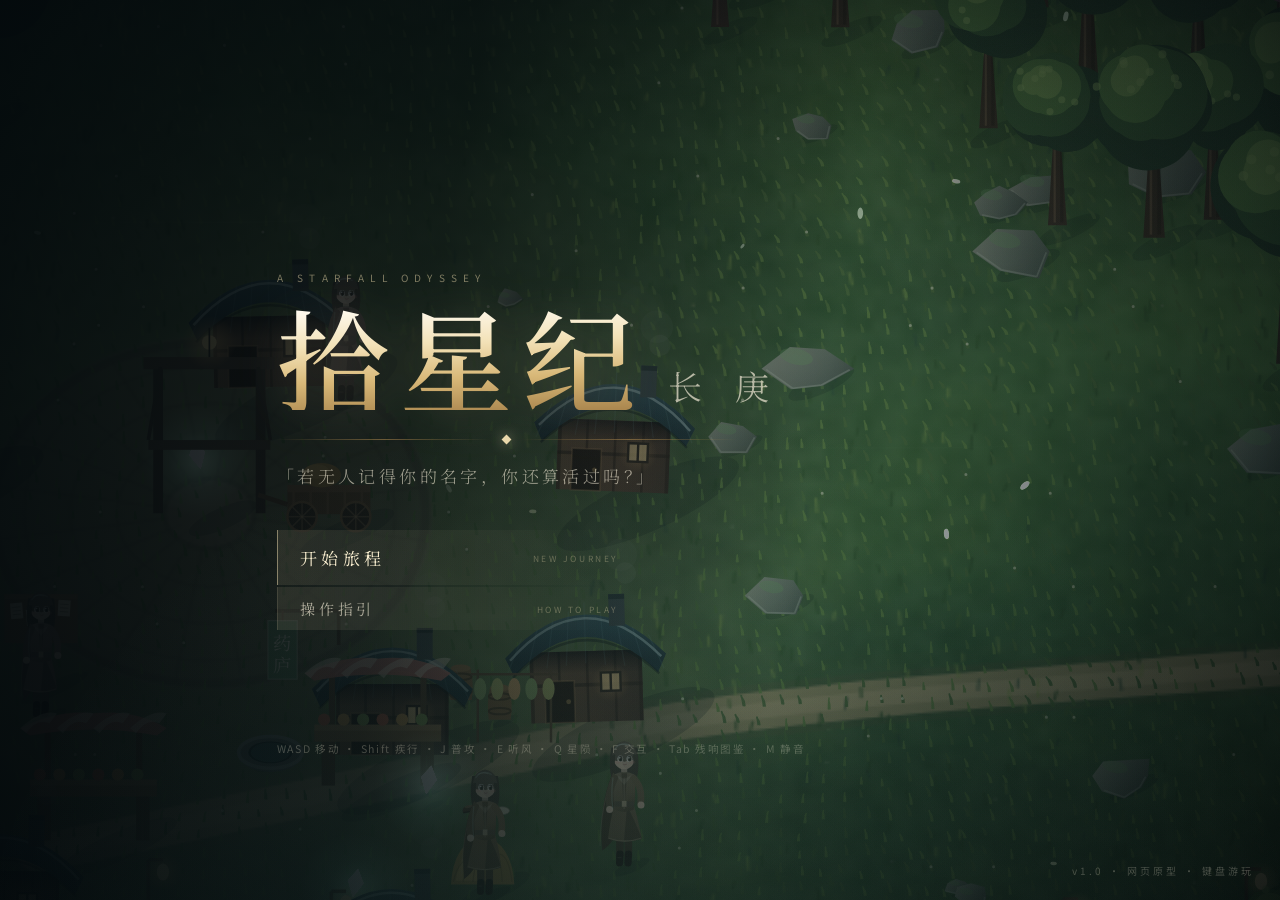
==== index.html @ bfef9ae5 "《拾星纪 · 长庚》首个可玩版本 - 纯 Canvas 2D 开放世界：7200x4800 大陆、程序化地形/植被/道具 - 三章主线 + 12 枚碎片化叙事「残响」，三种结局 - 战斗：三连击、听风" ====
﻿<!doctype html>
<html lang="zh-CN">
<head>
<meta charset="utf-8">
<meta name="viewport" content="width=device-width,initial-scale=1,maximum-scale=1,user-scalable=no,viewport-fit=cover">
<meta name="theme-color" content="#0a1418">
<meta name="mobile-web-app-capable" content="yes">
<meta name="apple-mobile-web-app-capable" content="yes">
<meta name="apple-mobile-web-app-status-bar-style" content="black-translucent">
<meta name="apple-mobile-web-app-title" content="拾星纪">
<link rel="manifest" href="manifest.webmanifest">
<link rel="apple-touch-icon" href="icons/icon-192.png">
<title>拾星纪 · 长庚</title>
<meta name="description" content="一座悬于云海之上的大陆，一道断裂的星环，一场没有声音的退潮。">
<link rel="preconnect" href="https://fonts.googleapis.com">
<link rel="preconnect" href="https://fonts.gstatic.com" crossorigin>
<link href="https://fonts.googleapis.com/css2?family=Noto+Serif+SC:wght@300;400;600;700;900&family=Noto+Sans+SC:wght@300;400;500&display=swap" rel="stylesheet">
<link rel="stylesheet" href="css/style.css">
</head>
<body>
<script>
window.addEventListener('error', function (e) {
  var d = document.createElement('div');
  d.style.cssText = 'position:fixed;z-index:99999;left:0;top:0;right:0;background:#3a0d12;color:#ffc8cc;font:12px/1.5 monospace;padding:10px;white-space:pre-wrap';
  d.textContent = 'JS ERROR: ' + e.message + '\n' + (e.filename || '') + ':' + e.lineno + ':' + e.colno + '\n' + ((e.error && e.error.stack) || '');
  document.body.appendChild(d);
});
</script>
<div id="app">
  <canvas id="game"></canvas>

  <!-- 色彩分级 / 暗角 / 颗粒 -->
  <div id="grade"></div>
  <div id="grain"></div>
  <div id="bars"><i class="bar top"></i><i class="bar bot"></i></div>

  <!-- ============ HUD ============ -->
  <div id="hud" class="hidden">
    <div id="questBox">
      <div class="q-head">
        <span class="q-diamond"></span>
        <span class="q-chapter" id="qChapter">序章</span>
      </div>
      <div class="q-title" id="qTitle">陨星落在无名之地</div>
      <ul class="q-objs" id="qObjs"></ul>
      <div class="q-dist" id="qDist"></div>
    </div>

    <div id="mapBox">
      <div class="map-ring"></div>
      <canvas id="minimap" width="188" height="188"></canvas>
      <div class="map-region" id="regionName">拾星原</div>
      <div class="map-weather" id="regionSub">晴 · 风起</div>
    </div>

    <div id="vitals">
      <div class="portrait-frame"><canvas id="hudPortrait" width="128" height="128"></canvas></div>
      <div class="vit-right">
        <div class="vit-name">衔星 <span class="vit-lv">Lv.1</span></div>
        <div class="hpbar"><i id="hpFill"></i><span id="hpText">100 / 100</span></div>
        <div class="stbar"><i id="stFill"></i></div>
        <div class="enbar"><i id="enFill"></i></div>
      </div>
    </div>

    <div id="skills">
      <div class="skill" data-k="E"><div class="sk-ico sk-e">风</div><div class="sk-cd" id="cdE"></div><div class="sk-key">E</div><div class="sk-name">听风</div></div>
      <div class="skill" data-k="Q"><div class="sk-ico sk-q">星</div><div class="sk-cd" id="cdQ"></div><div class="sk-key">Q</div><div class="sk-name">星陨</div></div>
      <div class="skill small" data-k="J"><div class="sk-ico sk-j">刃</div><div class="sk-key">J</div></div>
      <div class="skill small" data-k="SP"><div class="sk-ico sk-sp">疾</div><div class="sk-key">⇧</div></div>
    </div>

    <div id="fragTag" class="hidden"><span id="fragCount">0</span><em>残响</em><b>/ 12</b></div>

    <div id="interact" class="hidden"><span class="ikey">F</span><span class="itext" id="interactText"></span></div>
    <div id="hint" class="hidden"></div>
    <div id="toasts"></div>
    <div id="dmgLayer"></div>
  </div>

  <!-- ============ 对话框 ============ -->
  <div id="dlg" class="hidden">
    <div class="dlg-inner">
      <div class="dlg-portrait"><canvas id="portrait" width="512" height="600"></canvas><i class="pf-glow"></i></div>
      <div class="dlg-body">
        <div class="dlg-name"><span id="dlgName">青芜</span><i></i></div>
        <div class="dlg-text" id="dlgText"></div>
        <div class="dlg-choices hidden" id="dlgChoices"></div>
        <div class="dlg-next" id="dlgNext">▼</div>
      </div>
    </div>
  </div>

  <!-- ============ 章节卡 ============ -->
  <div id="banner" class="hidden">
    <div class="bn-line"></div>
    <div class="bn-ch" id="bnCh">第一章</div>
    <div class="bn-title" id="bnTitle">风的碑文</div>
    <div class="bn-line"></div>
  </div>

  <!-- ============ 标题 ============ -->
  <div id="title" class="screen">
    <div class="t-vig"></div>
    <div class="t-wrap">
      <div class="t-side">A STARFALL ODYSSEY</div>
      <h1 class="t-logo">
        <span class="t1">拾星纪</span>
        <span class="t-sub">长 庚</span>
      </h1>
      <div class="t-orn"><i></i><b></b><i></i></div>
      <p class="t-tag">「若无人记得你的名字，你还算活过吗？」</p>
      <div class="t-menu">
        <button class="tbtn" id="btnStart"><span>开始旅程</span><em>NEW JOURNEY</em></button>
        <button class="tbtn ghost" id="btnContinue"><span>继续前行</span><em>CONTINUE</em></button>
        <button class="tbtn ghost" id="btnHelp"><span>操作指引</span><em>HOW TO PLAY</em></button>
      </div>
      <div class="t-foot" id="tFoot">WASD 移动 · Shift 疾行 · J 普攻 · E 听风 · Q 星陨 · F 交互 · Tab 残响图鉴 · M 静音</div>
    </div>
    <div class="t-ver">v1.0 · 网页原型 · 键盘游玩</div>
  </div>

  <!-- ============ 图鉴 ============ -->
  <div id="journal" class="hidden">
    <div class="j-wrap">
      <div class="j-left">
        <div class="j-title">残 响 录</div>
        <div class="j-sub">ECHOES OF THE NAMELESS</div>
        <ul class="j-list" id="jList"></ul>
        <div class="j-close">Tab / Esc 关闭</div>
      </div>
      <div class="j-right">
        <div class="j-detail" id="jDetail">
          <div class="j-empty">触碰散落在长庚大地上的「星骸」，<br>可听见被遗忘者留下的最后一句话。</div>
        </div>
      </div>
    </div>
  </div>

  <!-- ============ 帮助 ============ -->
  <div id="help" class="screen hidden">
    <div class="h-wrap">
      <h2>行 前 须 知</h2>
      <div class="h-grid">
        <div><b>W A S D</b><span>移动</span></div>
        <div><b>Shift</b><span>疾行（消耗体力）</span></div>
        <div><b>J / 左键</b><span>三段普攻</span></div>
        <div><b>E</b><span>听风 · 风元素冲击</span></div>
        <div><b>Q</b><span>星陨 · 元素爆发（需能量）</span></div>
        <div><b>F / 空格</b><span>交互 · 拾取 · 对话</span></div>
        <div><b>Tab</b><span>残响图鉴</span></div>
        <div><b>M</b><span>静音</span></div>
      </div>
      <p class="h-tip">长庚没有小地图之外的路标。若迷路，抬头看星光——任务所指之处，会有一道落下的星芒。</p>`r`n      <p class="h-tip touch-only">触屏：左半屏按住拖动移动 · 右下「攻 / 风 / 星 / 疾」· 靠近物体时出现「触」· 轻触画面推进对话</p>
      <button class="tbtn" id="btnHelpClose"><span>知道了</span></button>
    </div>
  </div>

  <!-- ============ 结局 ============ -->
  <div id="ending" class="hidden">
    <div class="e-wrap">
      <div class="e-ch" id="eCh">终 章</div>
      <h2 class="e-title" id="eTitle"></h2>
      <div class="e-orn"><i></i><b></b><i></i></div>
      <div class="e-body" id="eBody"></div>
      <div class="e-foot" id="eFoot"></div>
      <button class="tbtn" id="btnRestart"><span>重新开始</span></button>
    </div>
  </div>

  <!-- ============ 触屏控件 ============ -->
  <div id="touch" class="hidden">
    <div id="stickZone"></div>
    <div id="stick" class="hidden"><i id="knob"></i></div>
    <div class="tbLayer">
      <button class="tb tb-attack" id="tbAttack" aria-label="攻击">攻</button>
      <button class="tb tb-skill" id="tbSkill" aria-label="听风">风</button>
      <button class="tb tb-burst" id="tbBurst" aria-label="星陨">星</button>
      <button class="tb tb-dash" id="tbDash" aria-label="疾行">疾</button>
      <button class="tb tb-interact hidden" id="tbInteract" aria-label="交互">触</button>
    </div>
    <div id="rotateHint">横屏体验更佳</div>
  </div>

  <div id="fade" class="fade"></div>
  <div id="boot">正在编织星图……</div>
</div>

<script src="js/core.js"></script>
<script src="js/data.js"></script>
<script src="js/world.js"></script>
<script src="js/render.js"></script>
<script src="js/entities.js"></script>
<script src="js/hud.js"></script>
<script src="js/game.js"></script>
<script>
if ('serviceWorker' in navigator && location.protocol === 'https:') {
  window.addEventListener('load', function () {
    navigator.serviceWorker.register('sw.js').catch(function () {});
  });
}
</script></body>
</html>
---- css/style.css ----
﻿/* =========================================================
   拾星纪 · 长庚  —  UI
   配色：夜青 / 鎏金 / 星辉白 / 风绿
   ========================================================= */
:root{
  --gold:#e9d7ab;
  --gold-2:#f7ecce;
  --gold-d:#b08a4e;
  --gold-dd:#7a5c2e;
  --ink:#080e12;
  --ink-2:#0e1a1f;
  --teal:#7fd8c9;
  --teal-d:#2b6a66;
  --wine:#c2667a;
  --paper:#efe6d2;
  --serif:"Noto Serif SC","Source Han Serif SC","Songti SC","STSong","SimSun",serif;
  --sans:"Noto Sans SC","PingFang SC","Microsoft YaHei","Hiragino Sans GB",sans-serif;
}
*{box-sizing:border-box;-webkit-tap-highlight-color:transparent}
html,body{margin:0;height:100%;background:#05080a;overflow:hidden;color:var(--paper);
  font-family:var(--sans);user-select:none;-webkit-user-select:none}
#app{position:fixed;inset:0;overflow:hidden}
canvas#game{position:absolute;inset:0;width:100%;height:100%;display:block}

/* ---------- 后期覆盖层 ---------- */
#grade{position:absolute;inset:0;pointer-events:none;z-index:3;
  background:
    radial-gradient(ellipse 78% 70% at 50% 46%, rgba(0,0,0,0) 42%, rgba(3,8,10,.55) 100%),
    linear-gradient(180deg, rgba(20,45,55,.16) 0%, rgba(0,0,0,0) 32%, rgba(0,0,0,0) 68%, rgba(6,12,14,.30) 100%);
  mix-blend-mode:multiply;opacity:.95}
#grain{position:absolute;inset:-50%;pointer-events:none;z-index:4;opacity:.05;
  background-image:url("data:image/svg+xml;utf8,<svg xmlns='http://www.w3.org/2000/svg' width='160' height='160'><filter id='n'><feTurbulence type='fractalNoise' baseFrequency='0.9' numOctaves='3' stitchTiles='stitch'/><feColorMatrix type='saturate' values='0'/></filter><rect width='160' height='160' filter='url(%23n)' opacity='0.6'/></svg>");
  animation:grainShift 1.2s steps(3) infinite}
@keyframes grainShift{
  0%{transform:translate(0,0)}33%{transform:translate(-2%,1%)}66%{transform:translate(1%,-2%)}100%{transform:translate(0,0)}}

#bars{position:absolute;inset:0;pointer-events:none;z-index:20}
#bars .bar{position:absolute;left:0;right:0;height:0;background:#04070a;
  transition:height .9s cubic-bezier(.22,.9,.2,1)}
#bars .bar.top{top:0}
#bars .bar.bot{bottom:0}
body.cine #bars .bar{height:7.4vh}

#fade{position:absolute;inset:0;background:#03060a;z-index:60;pointer-events:none;
  opacity:0;transition:opacity .85s ease}
#fade.on{opacity:1}
#fade.white{background:#eef6f4}

/* ---------- 标题页 ---------- */
.screen{position:absolute;inset:0;z-index:30;display:flex;align-items:center;justify-content:center}
#title{background:
   linear-gradient(100deg, rgba(3,9,12,.94) 0%, rgba(3,9,12,.80) 34%, rgba(3,9,12,.30) 62%, rgba(3,9,12,.62) 100%),
   radial-gradient(ellipse 80% 70% at 70% 50%, rgba(120,180,170,.08), transparent 70%);
  transition:opacity 1s ease, visibility 1s}
#title.gone{opacity:0;visibility:hidden}
.t-vig{position:absolute;inset:0;pointer-events:none;
  background:radial-gradient(circle at 50% 120%, rgba(127,216,201,.10), transparent 55%)}
.t-wrap{position:relative;padding:0 6vw;width:min(880px,92vw);text-align:left}
.t-side{font-family:var(--sans);font-size:10px;letter-spacing:.62em;color:rgba(233,215,171,.5);
  text-transform:uppercase;margin-bottom:18px}
.t-logo{margin:0;font-family:var(--serif);font-weight:600;line-height:.96;
  display:flex;align-items:flex-end;gap:22px;flex-wrap:wrap}
.t-logo .t1{font-size:clamp(52px,9.4vw,112px);letter-spacing:.10em;
  background:linear-gradient(178deg,#fffaf0 6%,#f3e2b8 38%,#d8b878 68%,#a9854d 100%);
  -webkit-background-clip:text;background-clip:text;color:transparent;
  filter:drop-shadow(0 3px 24px rgba(240,215,160,.20))}
.t-logo .t-sub{font-size:clamp(20px,3vw,34px);letter-spacing:.34em;color:rgba(239,230,210,.72);
  padding-bottom:.22em;font-weight:300}
.t-orn{display:flex;align-items:center;gap:12px;margin:26px 0 20px;width:min(460px,80%)}
.t-orn i{flex:1;height:1px;background:linear-gradient(90deg,transparent,var(--gold-d),transparent);opacity:.55}
.t-orn b{width:7px;height:7px;background:var(--gold);transform:rotate(45deg);
  box-shadow:0 0 14px rgba(233,215,171,.75)}
.t-tag{margin:0 0 42px;font-family:var(--serif);font-weight:300;font-size:clamp(13px,1.5vw,17px);
  letter-spacing:.20em;color:rgba(239,230,210,.62)}
.t-menu{display:flex;flex-direction:column;gap:2px;width:min(360px,72vw)}
.tbtn{position:relative;display:flex;align-items:center;justify-content:space-between;gap:16px;
  background:linear-gradient(90deg,rgba(233,215,171,.10),rgba(233,215,171,0) 92%);
  border:0;border-left:1px solid rgba(233,215,171,.55);color:var(--gold-2);
  font-family:var(--serif);font-size:17px;letter-spacing:.26em;padding:15px 18px 15px 22px;
  cursor:pointer;transition:all .35s cubic-bezier(.2,.8,.2,1);overflow:hidden}
.tbtn em{font-family:var(--sans);font-style:normal;font-size:8.5px;letter-spacing:.30em;
  color:rgba(233,215,171,.34);transition:color .35s}
.tbtn:before{content:"";position:absolute;inset:0;background:linear-gradient(90deg,rgba(127,216,201,.16),transparent 70%);
  opacity:0;transition:opacity .35s}
.tbtn:hover{color:#fff;border-left-color:var(--teal);padding-left:30px}
.tbtn:hover:before{opacity:1}
.tbtn:hover em{color:rgba(127,216,201,.75)}
.tbtn.ghost{color:rgba(239,230,210,.66);font-size:15px;padding-top:11px;padding-bottom:11px;
  border-left-color:rgba(233,215,171,.22)}
.tbtn.ghost:hover{color:#fff}
.tbtn.hide{display:none}
.t-foot{position:absolute;left:6vw;bottom:-14vh;font-size:10.5px;letter-spacing:.16em;
  color:rgba(239,230,210,.26);font-family:var(--sans);white-space:nowrap}
.t-ver{position:absolute;right:26px;bottom:22px;font-size:10px;letter-spacing:.3em;
  color:rgba(239,230,210,.25)}

/* ---------- 通用面板 ---------- */
.hidden{display:none !important}
#hud{position:absolute;inset:0;z-index:10;pointer-events:none;
  font-family:var(--sans);opacity:0;transition:opacity 1.2s ease}
#hud.on{opacity:1}

/* 任务面板 */
#questBox{position:absolute;left:34px;top:30px;min-width:250px;max-width:330px;
  padding:14px 20px 14px 18px;
  background:linear-gradient(100deg,rgba(6,14,18,.72),rgba(6,14,18,.20) 92%);
  border-left:1px solid rgba(233,215,171,.30)}
#questBox:after{content:"";position:absolute;left:0;right:0;bottom:0;height:1px;
  background:linear-gradient(90deg,rgba(233,215,171,.34),transparent)}
.q-head{display:flex;align-items:center;gap:9px;margin-bottom:7px}
.q-diamond{width:6px;height:6px;background:var(--teal);transform:rotate(45deg);
  box-shadow:0 0 10px var(--teal)}
.q-chapter{font-size:10px;letter-spacing:.42em;color:rgba(233,215,171,.66)}
.q-title{font-family:var(--serif);font-size:19px;letter-spacing:.10em;color:var(--gold-2);
  line-height:1.3;margin-bottom:10px;text-shadow:0 2px 12px rgba(0,0,0,.8)}
.q-objs{list-style:none;margin:0;padding:0;font-size:12.5px;line-height:1.85;
  color:rgba(239,230,210,.78)}
.q-objs li{position:relative;padding-left:15px;transition:color .4s}
.q-objs li:before{content:"";position:absolute;left:2px;top:.72em;width:4px;height:4px;
  border:1px solid rgba(233,215,171,.55);transform:rotate(45deg)}
.q-objs li.done{color:rgba(239,230,210,.34);text-decoration:line-through}
.q-objs li.done:before{background:rgba(233,215,171,.4);border-color:transparent}
.q-dist{font-size:10.5px;letter-spacing:.16em;color:rgba(127,216,201,.62);margin-top:8px;
  font-variant-numeric:tabular-nums}

/* 小地图 */
#mapBox{position:absolute;right:30px;top:26px;width:150px;height:150px}
#minimap{width:150px;height:150px;border-radius:50%;
  box-shadow:0 0 0 1px rgba(233,215,171,.28), 0 10px 40px rgba(0,0,0,.55), inset 0 0 40px rgba(0,0,0,.5);
  background:rgba(6,14,18,.55)}
.map-ring{position:absolute;inset:-7px;border-radius:50%;pointer-events:none;
  border:1px solid rgba(233,215,171,.16);
  background:conic-gradient(from 0deg,transparent 0 92%,rgba(233,215,171,.45) 92% 92.4%,transparent 92.4%)}
.map-ring:after{content:"";position:absolute;inset:5px;border-radius:50%;
  border:1px dashed rgba(233,215,171,.13)}
.map-region{position:absolute;left:50%;bottom:-30px;transform:translateX(-50%);
  font-family:var(--serif);font-size:14px;letter-spacing:.32em;color:var(--gold-2);
  white-space:nowrap;text-shadow:0 2px 10px #000}
.map-weather{position:absolute;left:50%;bottom:-46px;transform:translateX(-50%);
  font-size:9.5px;letter-spacing:.22em;color:rgba(239,230,210,.38);white-space:nowrap}

/* 生命 / 体力 */
#vitals{position:absolute;left:34px;bottom:30px;display:flex;align-items:center;gap:14px}
.portrait-frame{width:54px;height:54px;border-radius:50%;position:relative;
  background:radial-gradient(circle at 50% 40%,rgba(127,216,201,.18),rgba(6,14,18,.9));
  box-shadow:0 0 0 1px rgba(233,215,171,.4),0 0 24px rgba(0,0,0,.6);overflow:hidden}
.portrait-frame canvas{width:100%;height:100%;display:block}
.portrait-frame:after{content:"";position:absolute;inset:0;border-radius:50%;
  box-shadow:inset 0 0 18px rgba(0,0,0,.75)}
.vit-right{width:210px}
.vit-name{font-family:var(--serif);font-size:12.5px;letter-spacing:.22em;color:var(--gold-2);margin-bottom:5px}
.vit-lv{font-family:var(--sans);font-size:9px;letter-spacing:.1em;color:rgba(233,215,171,.42);margin-left:6px}
.hpbar{position:relative;height:9px;background:rgba(0,0,0,.55);overflow:hidden;
  box-shadow:inset 0 0 0 1px rgba(233,215,171,.22)}
.hpbar i{display:block;height:100%;width:100%;background:linear-gradient(90deg,#7fd8c9,#c9f0e4);
  box-shadow:0 0 14px rgba(127,216,201,.65);transition:width .35s ease}
.hpbar span{position:absolute;right:6px;top:-1px;font-size:9px;letter-spacing:.08em;
  color:rgba(4,10,12,.85);font-variant-numeric:tabular-nums;font-weight:500}
.stbar{position:relative;height:3px;margin-top:4px;background:rgba(0,0,0,.5);width:78%}
.stbar i{display:block;height:100%;width:100%;background:linear-gradient(90deg,#e9d7ab,#fff6dd);
  transition:width .2s linear}
.enbar{position:relative;height:2px;margin-top:3px;background:rgba(0,0,0,.5)}
.enbar i{display:block;height:100%;width:0%;background:linear-gradient(90deg,#c2667a,#f0d7a0);
  transition:width .35s ease}

/* 技能 */
#skills{position:absolute;right:38px;bottom:34px;display:flex;align-items:flex-end;gap:12px}
.skill{position:relative;width:56px;height:56px;border-radius:50%;
  background:radial-gradient(circle at 50% 38%,rgba(20,40,44,.95),rgba(5,10,12,.95));
  box-shadow:0 0 0 1px rgba(233,215,171,.34),0 6px 26px rgba(0,0,0,.6);
  display:flex;align-items:center;justify-content:center;transition:transform .2s,box-shadow .3s}
.skill.small{width:40px;height:40px;opacity:.8}
.skill.ready{box-shadow:0 0 0 1px rgba(127,216,201,.6),0 0 26px rgba(127,216,201,.30),0 6px 26px rgba(0,0,0,.6)}
.skill.active{transform:scale(.93)}
.sk-ico{font-family:var(--serif);font-size:19px;color:rgba(239,230,210,.9);text-shadow:0 0 16px rgba(255,255,255,.4)}
.sk-e{color:#bff0e6}.sk-q{color:#f6e3ad}.sk-j{color:#e8bcc4;font-size:14px}.sk-sp{font-size:13px;color:#cfd9d6}
.sk-cd{position:absolute;inset:0;border-radius:50%;
  background:conic-gradient(rgba(3,8,10,.82) var(--p,0%), transparent 0);pointer-events:none}
.sk-key{position:absolute;right:-2px;bottom:-2px;width:17px;height:17px;border-radius:50%;
  background:#08120f;font-size:9px;display:flex;align-items:center;justify-content:center;
  color:rgba(233,215,171,.85);box-shadow:0 0 0 1px rgba(233,215,171,.3)}
.sk-name{position:absolute;top:-19px;left:50%;transform:translateX(-50%);font-size:9px;
  letter-spacing:.2em;color:rgba(239,230,210,.34);white-space:nowrap}

/* 残响计数 */
#fragTag{position:absolute;right:42px;top:212px;display:flex;align-items:baseline;gap:4px;
  font-family:var(--serif);color:rgba(233,215,171,.8)}
#fragTag span{font-size:19px;color:#fff3d4}
#fragTag em{font-style:normal;font-size:10px;letter-spacing:.22em;color:rgba(239,230,210,.5)}
#fragTag b{font-size:10px;color:rgba(239,230,210,.34);font-weight:400}

/* 交互提示 */
#interact{position:absolute;left:50%;bottom:23%;transform:translateX(-50%);
  display:flex;align-items:center;gap:10px;padding:8px 18px 8px 10px;
  background:linear-gradient(90deg,rgba(6,14,18,.85),rgba(6,14,18,.5));
  border:1px solid rgba(233,215,171,.26);backdrop-filter:blur(4px);
  animation:floatY 2.4s ease-in-out infinite}
.ikey{display:flex;align-items:center;justify-content:center;width:22px;height:22px;
  font-size:11px;color:#08120f;background:linear-gradient(180deg,#fff4d8,#d9bd85);
  box-shadow:0 0 14px rgba(233,215,171,.5)}
.itext{font-family:var(--serif);font-size:13.5px;letter-spacing:.16em;color:var(--gold-2)}
@keyframes floatY{0%,100%{transform:translate(-50%,0)}50%{transform:translate(-50%,-6px)}}

#hint{position:absolute;left:50%;bottom:12%;transform:translateX(-50%);
  font-size:12px;letter-spacing:.18em;color:rgba(239,230,210,.55);text-align:center;
  text-shadow:0 2px 12px #000}

/* toast */
#toasts{position:absolute;left:50%;top:14%;transform:translateX(-50%);
  display:flex;flex-direction:column;align-items:center;gap:8px}
.toast{padding:9px 22px;font-family:var(--serif);font-size:13.5px;letter-spacing:.14em;
  color:var(--gold-2);background:linear-gradient(90deg,transparent,rgba(6,14,18,.82) 18%,rgba(6,14,18,.82) 82%,transparent);
  animation:toastIn 3.6s cubic-bezier(.2,.8,.2,1) forwards;white-space:nowrap}
.toast.echo{color:#bff0e6}
.toast.warn{color:#e8b0bd}
@keyframes toastIn{
  0%{opacity:0;transform:translateY(10px) scale(.97)}
  12%{opacity:1;transform:none}
  78%{opacity:1}
  100%{opacity:0;transform:translateY(-8px)}}

#dmgLayer{position:absolute;inset:0;overflow:hidden}
.dmgnum{position:absolute;font-family:var(--serif);font-weight:600;font-size:19px;
  color:#fff3d4;text-shadow:0 0 12px rgba(255,200,120,.9),0 2px 6px #000;
  animation:dmgUp .95s cubic-bezier(.2,.7,.3,1) forwards;pointer-events:none}
.dmgnum.crit{color:#fff;font-size:26px;text-shadow:0 0 18px rgba(255,150,120,1),0 2px 8px #000}
.dmgnum.heal{color:#b7f7d8}
@keyframes dmgUp{0%{opacity:0;transform:translate(-50%,0) scale(.7)}
  18%{opacity:1;transform:translate(-50%,-14px) scale(1.12)}
  100%{opacity:0;transform:translate(-50%,-52px) scale(.95)}}

/* ---------- 对话框 ---------- */
#dlg{position:absolute;left:0;right:0;bottom:0;z-index:66;pointer-events:none;
  padding:0 0 0 0;animation:dlgIn .5s cubic-bezier(.2,.8,.2,1)}
@keyframes dlgIn{from{opacity:0;transform:translateY(22px)}to{opacity:1;transform:none}}
.dlg-inner{position:relative;display:flex;align-items:flex-end;gap:6px;
  width:min(1180px,94vw);margin:0 auto;padding:0 0 3.2vh 0}
.dlg-portrait{width:210px;height:250px;position:relative;flex:0 0 auto;
  margin-bottom:2px;filter:drop-shadow(0 10px 40px rgba(0,0,0,.75))}
.dlg-portrait canvas{width:100%;height:100%;display:block}
.pf-glow{position:absolute;left:50%;bottom:6%;transform:translateX(-50%);
  width:150px;height:38px;border-radius:50%;
  background:radial-gradient(ellipse,rgba(127,216,201,.28),transparent 70%);filter:blur(6px)}
.dlg-body{position:relative;flex:1;min-height:150px;
  padding:20px 34px 26px 30px;
  background:linear-gradient(180deg,rgba(7,15,19,.90),rgba(5,11,14,.94));
  border-top:1px solid rgba(233,215,171,.34);
  box-shadow:0 -18px 60px rgba(0,0,0,.55), inset 0 1px 0 rgba(255,255,255,.05)}
.dlg-body:before,.dlg-body:after{content:"";position:absolute;width:10px;height:10px;
  border:1px solid rgba(233,215,171,.6);transform:rotate(45deg);top:-5.5px}
.dlg-body:before{left:-5px}.dlg-body:after{right:-5px}
.dlg-name{display:flex;align-items:center;gap:12px;margin-bottom:12px;
  font-family:var(--serif);font-size:18px;letter-spacing:.26em;color:var(--gold-2)}
.dlg-name i{flex:1;height:1px;background:linear-gradient(90deg,rgba(233,215,171,.5),transparent)}
.dlg-text{font-family:var(--serif);font-size:16.5px;line-height:2.05;letter-spacing:.075em;
  color:#eae1cd;min-height:66px;white-space:pre-wrap;text-shadow:0 1px 8px rgba(0,0,0,.6)}
.dlg-text .em{color:#9fe6d8;font-style:normal}
.dlg-text .gold{color:var(--gold);font-style:normal}
.dlg-text .red{color:#e8a3b4;font-style:normal}
.dlg-next{position:absolute;right:26px;bottom:12px;font-size:11px;color:rgba(233,215,171,.6);
  animation:bounceY 1.1s ease-in-out infinite}
@keyframes bounceY{0%,100%{transform:translateY(0);opacity:.45}50%{transform:translateY(4px);opacity:1}}
.dlg-choices{display:flex;flex-direction:column;gap:6px;margin-top:8px;pointer-events:auto}
.choice{background:linear-gradient(90deg,rgba(233,215,171,.09),transparent 88%);
  border:0;border-left:1px solid rgba(233,215,171,.45);color:#efe6d2;
  font-family:var(--serif);font-size:14.5px;letter-spacing:.12em;padding:11px 18px;
  text-align:left;cursor:pointer;transition:all .28s}
.choice:hover{background:linear-gradient(90deg,rgba(127,216,201,.20),transparent 88%);
  color:#fff;padding-left:26px;border-left-color:var(--teal)}
.choice.locked{opacity:.42;cursor:not-allowed}
.choice.locked:hover{padding-left:18px;background:linear-gradient(90deg,rgba(233,215,171,.09),transparent 88%)}

/* ---------- 章节卡 ---------- */
#banner{position:absolute;left:0;right:0;top:38%;z-index:67;text-align:center;
  pointer-events:none;animation:bannerIn 4.6s cubic-bezier(.2,.8,.2,1) forwards}
#banner .bn-line{width:min(520px,70vw);height:1px;margin:14px auto;
  background:linear-gradient(90deg,transparent,rgba(233,215,171,.6),transparent);
  transform:scaleX(0);animation:lineGrow 1.6s .3s cubic-bezier(.2,.8,.2,1) forwards}
.bn-ch{font-family:var(--sans);font-size:11px;letter-spacing:.72em;
  color:rgba(233,215,171,.7);text-indent:.72em}
.bn-title{font-family:var(--serif);font-size:clamp(30px,4.4vw,52px);letter-spacing:.30em;
  color:#fff8e8;text-indent:.30em;margin:10px 0 4px;
  text-shadow:0 0 44px rgba(247,236,206,.5),0 4px 30px rgba(0,0,0,.8)}
@keyframes bannerIn{
  0%{opacity:0;filter:blur(10px)}
  16%{opacity:1;filter:blur(0)}
  76%{opacity:1}
  100%{opacity:0;filter:blur(4px)}}
@keyframes lineGrow{to{transform:scaleX(1)}}

/* ---------- 图鉴 ---------- */
#journal{position:absolute;inset:0;z-index:68;background:rgba(3,7,10,.86);
  backdrop-filter:blur(9px);animation:dlgIn .45s ease}
.j-wrap{display:flex;width:min(1240px,94vw);height:min(760px,88vh);margin:auto;
  position:absolute;inset:0;border:1px solid rgba(233,215,171,.18);
  background:linear-gradient(160deg,rgba(10,20,24,.92),rgba(5,10,13,.95))}
.j-left{width:38%;max-width:420px;border-right:1px solid rgba(233,215,171,.14);
  padding:34px 0 0 34px;display:flex;flex-direction:column;position:relative}
.j-left:after{content:"";position:absolute;right:-1px;top:0;bottom:0;width:1px;
  background:linear-gradient(180deg,rgba(233,215,171,.5),transparent 60%)}
.j-title{font-family:var(--serif);font-size:24px;letter-spacing:.44em;color:var(--gold-2)}
.j-sub{font-size:9px;letter-spacing:.34em;color:rgba(239,230,210,.3);margin:6px 0 22px}
.j-list{list-style:none;margin:0;padding:0 16px 0 0;overflow-y:auto;flex:1}
.j-list::-webkit-scrollbar{width:3px}
.j-list::-webkit-scrollbar-thumb{background:rgba(233,215,171,.3)}
.j-list li{padding:12px 14px 12px 16px;border-left:1px solid rgba(233,215,171,.14);
  cursor:pointer;transition:all .25s;margin-bottom:2px}
.j-list li:hover{background:rgba(233,215,171,.05);border-left-color:rgba(233,215,171,.5)}
.j-list li.sel{background:linear-gradient(90deg,rgba(127,216,201,.13),transparent);
  border-left-color:var(--teal)}
.j-list li.lock{opacity:.3;cursor:default;pointer-events:none}
.j-list b{display:block;font-family:var(--serif);font-weight:400;font-size:13.5px;
  letter-spacing:.12em;color:#e6ddc9;margin-bottom:3px}
.j-list span{font-size:10px;letter-spacing:.16em;color:rgba(239,230,210,.35)}
.j-close{position:absolute;bottom:18px;left:34px;font-size:9.5px;letter-spacing:.24em;
  color:rgba(239,230,210,.28)}
.j-right{flex:1;padding:44px 52px;overflow-y:auto;position:relative}
.j-right::-webkit-scrollbar{width:3px}
.j-right::-webkit-scrollbar-thumb{background:rgba(233,215,171,.3)}
.j-detail h3{font-family:var(--serif);font-size:26px;font-weight:400;letter-spacing:.2em;
  color:var(--gold-2);margin:0 0 6px}
.j-meta{font-size:10px;letter-spacing:.28em;color:rgba(127,216,201,.6);margin-bottom:26px}
.j-text{font-family:var(--serif);font-size:16px;line-height:2.25;letter-spacing:.09em;
  color:#ded5c2;white-space:pre-wrap}
.j-quote{margin-top:30px;padding:18px 24px;border-left:1px solid rgba(233,215,171,.35);
  font-family:var(--serif);font-size:14px;line-height:2;color:rgba(233,215,171,.72);
  background:linear-gradient(90deg,rgba(233,215,171,.05),transparent)}
.j-empty{font-family:var(--serif);font-size:15px;line-height:2.2;letter-spacing:.1em;
  color:rgba(239,230,210,.4);text-align:center;margin-top:22vh}

/* ---------- 帮助 ---------- */
#help{background:rgba(3,7,10,.92);backdrop-filter:blur(8px);z-index:69}
.h-wrap{width:min(680px,88vw);text-align:center}
.h-wrap h2{font-family:var(--serif);font-weight:400;font-size:26px;letter-spacing:.44em;
  color:var(--gold-2);margin:0 0 34px}
.h-grid{display:grid;grid-template-columns:1fr 1fr;gap:1px;background:rgba(233,215,171,.12);
  margin-bottom:28px}
.h-grid div{background:#080f13;padding:15px 20px;display:flex;justify-content:space-between;
  align-items:center}
.h-grid b{font-family:var(--serif);font-weight:400;font-size:12.5px;letter-spacing:.14em;
  color:var(--teal)}
.h-grid span{font-size:12px;color:rgba(239,230,210,.62)}
.h-tip{font-family:var(--serif);font-size:13px;line-height:2;letter-spacing:.1em;
  color:rgba(239,230,210,.45);margin:0 0 26px}
.h-wrap .tbtn{width:100%;justify-content:center}

/* ---------- 结局 ---------- */
#ending{background:radial-gradient(ellipse at 50% 40%,#0b1a1e,#03070a 70%);z-index:50;
  animation:fadeSlow 2.4s ease;z-index:69}
@keyframes fadeSlow{from{opacity:0}to{opacity:1}}
.e-wrap{width:min(760px,88vw);text-align:center}
.e-ch{font-size:10px;letter-spacing:.7em;color:rgba(233,215,171,.55);text-indent:.7em}
.e-title{font-family:var(--serif);font-weight:400;font-size:clamp(30px,3.6vw,44px);
  letter-spacing:.26em;color:#fff8e8;margin:16px 0 6px;text-indent:.26em;
  text-shadow:0 0 50px rgba(247,236,206,.35)}
.e-orn{display:flex;align-items:center;gap:14px;width:min(360px,60%);margin:24px auto 28px}
.e-orn i{flex:1;height:1px;background:linear-gradient(90deg,transparent,rgba(233,215,171,.6),transparent)}
.e-orn b{width:6px;height:6px;background:var(--gold);transform:rotate(45deg)}
.e-body{font-family:var(--serif);font-size:15.5px;line-height:2.35;letter-spacing:.1em;
  color:#ded5c2;text-align:left;white-space:pre-wrap;max-height:44vh;overflow-y:auto;padding-right:8px}
.e-body::-webkit-scrollbar{width:3px}
.e-body::-webkit-scrollbar-thumb{background:rgba(233,215,171,.3)}
.e-foot{margin:26px 0 30px;font-family:var(--serif);font-size:13px;letter-spacing:.2em;
  color:rgba(233,215,171,.6)}
.e-wrap .tbtn{width:220px;margin:0 auto;justify-content:center}

#boot{position:absolute;inset:0;z-index:70;background:#04080b;display:flex;
  align-items:center;justify-content:center;font-family:var(--serif);
  font-size:13px;letter-spacing:.4em;color:rgba(233,215,171,.5);
  transition:opacity .8s ease;animation:pulse 2s ease-in-out infinite}
#boot.gone{opacity:0;pointer-events:none}
@keyframes pulse{0%,100%{opacity:.45}50%{opacity:.9}}

/* 低血量 */
body.lowhp #grade{box-shadow:inset 0 0 180px rgba(190,40,60,.42);transition:box-shadow .4s}
@media (max-width:820px){
  #questBox{transform:scale(.86);transform-origin:top left}
  #mapBox{transform:scale(.82);transform-origin:top right}
  #vitals{transform:scale(.86);transform-origin:bottom left}
  #skills{transform:scale(.82);transform-origin:bottom right}
  .dlg-portrait{width:120px;height:150px}
  .dlg-body{padding:14px 18px 20px}
  .dlg-text{font-size:14px;line-height:1.9}
  .t-foot{display:none}
}

/* ---------- BOSS 血条 ---------- */
#bossBar{position:absolute;left:50%;top:5.2%;transform:translateX(-50%);
  width:min(660px,62vw);text-align:center;animation:dlgIn .5s ease}
.bb-name{display:flex;align-items:center;gap:14px;margin-bottom:7px}
.bb-name span{font-family:var(--serif);font-size:15px;letter-spacing:.34em;
  color:#fff2dc;text-shadow:0 0 22px rgba(255,230,180,.6),0 2px 10px #000;white-space:nowrap;
  padding-left:.34em}
.bb-name i{flex:1;height:1px;background:linear-gradient(90deg,transparent,rgba(233,215,171,.55),transparent)}
.bb-track{position:relative;height:7px;background:rgba(4,8,10,.72);
  box-shadow:inset 0 0 0 1px rgba(233,215,171,.32),0 2px 16px rgba(0,0,0,.6)}
.bb-track b,.bb-track em{position:absolute;left:0;top:0;bottom:0;display:block}
.bb-track em{background:rgba(233,215,171,.45);transition:width .1s linear}
.bb-track b{background:linear-gradient(90deg,#e8a3b4,#f0d7a0,#fff3d8);
  box-shadow:0 0 18px rgba(240,200,180,.6);transition:width .18s ease;z-index:2}
.bb-track:after{content:"";position:absolute;inset:-3px;border:1px solid rgba(233,215,171,.16);pointer-events:none}

/* ---------- 对话时收起 HUD ---------- */
body.dialog #questBox,
body.dialog #vitals,
body.dialog #skills,
body.dialog #fragTag,
body.dialog #interact{opacity:0 !important;transition:opacity .45s ease;pointer-events:none}
#questBox,#vitals,#skills,#fragTag{transition:opacity .5s ease}

/* 旁白模式 */
#dlg.narr .dlg-portrait{display:none}
#dlg.narr .dlg-body{padding-left:44px}
#dlg.narr .dlg-name{font-size:12px;letter-spacing:.52em;color:rgba(190,210,205,.55)}
#dlg.narr .dlg-text{color:#d8d2c4;font-size:17px;line-height:2.15;letter-spacing:.12em}

#fragTag{top:236px}

/* 结局页布局修复 */
#ending{position:absolute;inset:0;display:flex;align-items:center;justify-content:center;
  padding:4vh 0;overflow:hidden}
#ending.hidden{display:none !important}

/* 对话框可点击推进 */
.dlg-inner{pointer-events:auto;cursor:pointer}
.dlg-portrait{pointer-events:none}
.dlg-body{pointer-events:auto}

/* 立绘边缘柔和融进对话框 */
.dlg-portrait canvas{
  -webkit-mask-image:radial-gradient(ellipse 62% 76% at 50% 52%, #000 52%, rgba(0,0,0,.55) 78%, transparent 100%);
  mask-image:radial-gradient(ellipse 62% 76% at 50% 52%, #000 52%, rgba(0,0,0,.55) 78%, transparent 100%);
}

/* 结局正文更紧凑，尽量一屏读完 */
.e-body{font-size:14.6px;line-height:2.12;max-height:56vh;letter-spacing:.08em}

.e-scrollhint{margin-top:6px;font-size:10px;letter-spacing:.3em;color:rgba(233,215,171,.45);
  animation:bounceY 1.8s ease-in-out infinite}
.e-body{max-height:58vh;-webkit-mask-image:linear-gradient(180deg,#000 88%,transparent 100%);
  mask-image:linear-gradient(180deg,#000 88%,transparent 100%)}

.j-list{padding-bottom:52px}

.j-left{padding-bottom:54px}

/* ---------- 立绘：更高精度 + 呼吸浮动 ---------- */
.dlg-portrait{width:236px;height:286px;
  background:radial-gradient(ellipse 62% 58% at 50% 46%, rgba(24,52,56,.55), rgba(8,18,22,0) 72%)}
.dlg-portrait canvas{
  animation:pfFloat 5.2s ease-in-out infinite;
  transform-origin:50% 92%;
  filter:drop-shadow(0 14px 34px rgba(0,0,0,.55)) drop-shadow(0 0 22px rgba(120,220,215,.10));
}
@keyframes pfFloat{0%,100%{transform:translateY(0) scale(1)}50%{transform:translateY(-5px) scale(1.008)}}
@media (max-width:820px){.dlg-portrait{width:150px;height:182px}}

/* =====================================================================
   移动端 / 触屏
   ===================================================================== */
html,body{height:100dvh;overscroll-behavior:none;-webkit-overflow-scrolling:auto}
#app{touch-action:manipulation}
canvas#game{touch-action:none;-webkit-user-select:none;user-select:none}

#touch{position:absolute;inset:0;z-index:25;pointer-events:none;opacity:0;transition:opacity .4s}
#touch.on{opacity:1}
#touch.hidden{display:none !important}

#stickZone{position:absolute;left:0;bottom:0;width:48%;height:82%;pointer-events:auto}
#stick{position:absolute;width:132px;height:132px;margin:-66px 0 0 -66px;border-radius:50%;
  border:1px solid rgba(233,215,171,.28);
  background:radial-gradient(circle,rgba(12,28,32,.42),rgba(12,28,32,.12) 70%,transparent);
  pointer-events:none;transition:opacity .18s}
#stick.hidden{opacity:0}
#stick i{position:absolute;left:50%;top:50%;width:56px;height:56px;margin:-28px 0 0 -28px;
  border-radius:50%;background:radial-gradient(circle at 38% 34%,rgba(233,215,171,.85),rgba(150,120,70,.55));
  box-shadow:0 0 18px rgba(233,215,171,.35),0 4px 14px rgba(0,0,0,.5)}

.tbLayer{position:absolute;inset:0;pointer-events:none}
.tb{position:absolute;pointer-events:auto;border:0;border-radius:50%;
  font-family:var(--serif);font-size:19px;color:rgba(255,248,230,.92);
  background:radial-gradient(circle at 50% 36%,rgba(28,52,56,.86),rgba(6,12,14,.86));
  box-shadow:0 0 0 1px rgba(233,215,171,.30),0 6px 22px rgba(0,0,0,.5);
  transition:transform .09s,box-shadow .2s;-webkit-tap-highlight-color:transparent;
  display:flex;align-items:center;justify-content:center;text-indent:0}
.tb:active,.tb.down{transform:scale(.9);
  box-shadow:0 0 0 1px rgba(127,216,201,.65),0 0 26px rgba(127,216,201,.35)}
.tb.hidden{display:none !important}
.tb-attack{right:4.5vw;bottom:8vh;width:82px;height:82px;font-size:23px}
.tb-skill{right:20vw;bottom:15vh;width:62px;height:62px}
.tb-burst{right:25vw;bottom:5vh;width:58px;height:58px;color:#f6e3ad;font-size:17px}
.tb-dash{right:8vw;bottom:22vh;width:58px;height:58px;font-size:17px;color:#cfd9d6}
.tb-interact{right:15vw;bottom:28vh;width:62px;height:62px;font-size:16px;color:#bff0e6;
  animation:pulseGlow 1.8s ease-in-out infinite}
@keyframes pulseGlow{0%,100%{box-shadow:0 0 0 1px rgba(233,215,171,.3),0 0 0 rgba(150,240,225,0)}
  50%{box-shadow:0 0 0 1px rgba(150,240,225,.7),0 0 26px rgba(150,240,225,.35)}}

#rotateHint{position:absolute;left:50%;top:12px;transform:translateX(-50%);
  padding:5px 14px;font-size:11px;letter-spacing:.22em;color:rgba(233,215,171,.7);
  background:rgba(6,14,18,.55);border:1px solid rgba(233,215,171,.18);border-radius:2px;
  opacity:0;transition:opacity .6s;pointer-events:none;white-space:nowrap}
#rotateHint.on{opacity:1}

/* 触屏设备隐藏键盘提示 */
body.touch .t-foot{display:none}
body.touch .dlg-next{display:none}
body.touch .sk-key{display:none}

/* ---------- 手机竖屏 / 窄屏 ---------- */
@media (max-width:860px){
  #questBox{left:10px;top:10px;min-width:0;max-width:56vw;padding:8px 12px 8px 10px}
  .q-title{font-size:14px;margin-bottom:5px}
  .q-objs{font-size:11px;line-height:1.65}
  .q-chapter{font-size:8.5px;letter-spacing:.3em}
  .q-dist{font-size:9.5px;margin-top:5px}
  #mapBox{right:10px;top:10px;width:88px;height:88px}
  #minimap{width:88px;height:88px}
  .map-region{font-size:11px;letter-spacing:.2em;bottom:-19px}
  .map-weather{display:none}
  #fragTag{right:14px;top:120px;transform:scale(.85);transform-origin:top right}
  #vitals{left:12px;bottom:12px;gap:8px;transform:scale(.85);transform-origin:bottom left}
  .vit-right{width:150px}
  #skills{right:12px;bottom:12px;transform:scale(.7);transform-origin:bottom right;
    opacity:0;pointer-events:none}
  body.touch #skills{display:none}
  #interact{bottom:34%;padding:6px 14px 6px 8px}
  #hint{bottom:26%;font-size:10.5px}
  #dlg{padding-bottom:env(safe-area-inset-bottom)}
  .dlg-inner{width:100%;padding:0 8px 8px;gap:0;align-items:flex-end}
  .dlg-portrait{width:118px;height:144px;flex:0 0 auto}
  .dlg-body{min-height:0;padding:12px 14px 16px 14px}
  .dlg-name{font-size:14px;margin-bottom:7px}
  .dlg-text{font-size:13.5px;line-height:1.85;min-height:44px;letter-spacing:.03em}
  .dlg-next{right:12px;bottom:6px;font-size:9px}
  #dlg.narr .dlg-body{padding-left:18px}
  #dlg.narr .dlg-text{font-size:14px;line-height:1.9}
  .choices .choice{font-size:13px;padding:9px 12px}
  .bn-title{font-size:26px}
  #banner{top:30%}
  .j-wrap{flex-direction:column;height:92vh}
  .j-left{width:100%;max-width:none;height:42%;border-right:0;border-bottom:1px solid rgba(233,215,171,.14);padding:16px 0 0 16px}
  .j-close{display:none}
  .j-right{padding:18px 18px}
  .j-detail h3{font-size:19px}
  .j-text{font-size:13.5px;line-height:1.95}
  .j-sub{display:none}
  .h-grid{grid-template-columns:1fr}
  .h-wrap h2{font-size:20px;margin-bottom:18px}
  .e-body{font-size:13px;max-height:48vh}
  .e-title{font-size:24px}
  #ending{padding:2vh 0}
  .t-logo .t1{font-size:clamp(44px,13vw,80px)}
  .t-wrap{padding:0 7vw}
  .t-tag{font-size:12px;margin-bottom:26px;letter-spacing:.12em}
  .tbtn{font-size:15px;padding:12px 14px 12px 18px}
  .tbtn.ghost{font-size:13px}
}

/* ---------- 手机横屏 ---------- */
@media (max-height:520px){
  #questBox{transform:scale(.8);transform-origin:top left}
  #mapBox{transform:scale(.72);transform-origin:top right}
  #vitals{transform:scale(.78);transform-origin:bottom left}
  #fragTag{display:none}
  .dlg-portrait{width:130px;height:158px}
  .dlg-text{font-size:13px;line-height:1.8}
  .dlg-body{padding:10px 14px 12px}
  .bn-title{font-size:24px}
  #banner{top:24%}
  .tb-attack{width:72px;height:72px;bottom:6vh}
  .tb-skill{width:56px;height:56px;bottom:12vh}
  .tb-dash{width:52px;height:52px;bottom:19vh}
  .tb-burst{width:50px;height:50px;bottom:4vh}
  .tb-interact{width:54px;height:54px;bottom:24vh}
}

/* 技能键冷却环 */
.tb-skill,.tb-burst{position:absolute;overflow:hidden}
.tb-skill::after,.tb-burst::after{content:"";position:absolute;inset:0;border-radius:50%;
  background:conic-gradient(rgba(4,8,10,.75) var(--p,0%), transparent 0);pointer-events:none}

/* 触屏按键：小屏改用 px 锚定，避免 vw/vh 在真机上偏差 */
@media (max-width:560px){
  .tb-attack{right:14px;bottom:96px;width:74px;height:74px;font-size:21px}
  .tb-skill{right:86px;bottom:146px;width:58px;height:58px}
  .tb-burst{right:94px;bottom:62px;width:54px;height:54px}
  .tb-dash{right:26px;bottom:184px;width:54px;height:54px}
  .tb-interact{right:68px;bottom:216px;width:58px;height:58px}
}
@media (max-height:520px) and (orientation:landscape){
  .tb-attack{right:16px;bottom:34px;width:70px;height:70px;font-size:20px}
  .tb-skill{right:92px;bottom:78px;width:54px;height:54px}
  .tb-burst{right:104px;bottom:22px;width:50px;height:50px}
  .tb-dash{right:30px;bottom:112px;width:50px;height:50px}
  .tb-interact{right:74px;bottom:132px;width:54px;height:54px}
}

.touch-only{display:none}
body.touch .touch-only{display:block;color:rgba(127,216,201,.7)}
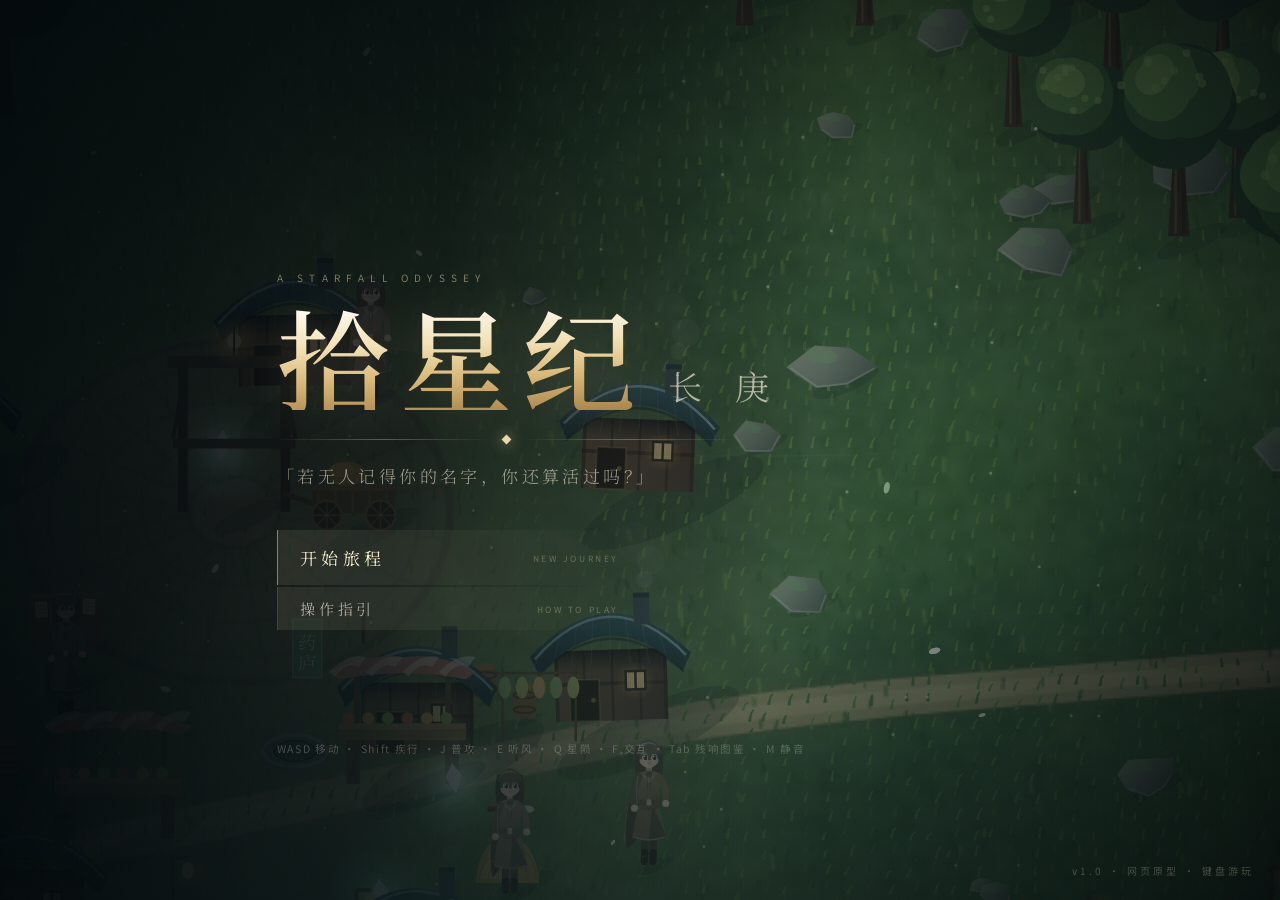
==== commit 7c692311: "fix(mobile): 单指即可操作摇杆，摇杆常驻显示 - 触屏层补 touch-action:none：原先把单指拖动判成页面平移并 pointercancel，   必须第二根手指才能接管手势 " ====
--- a/index.html
+++ b/index.html
@@ -171,7 +171,7 @@
   <!-- ============ 触屏控件 ============ -->
   <div id="touch" class="hidden">
     <div id="stickZone"></div>
-    <div id="stick" class="hidden"><i id="knob"></i></div>
+    <div id="stick"><i id="knob"></i></div>
     <div class="tbLayer">
       <button class="tb tb-attack" id="tbAttack" aria-label="攻击">攻</button>
       <button class="tb tb-skill" id="tbSkill" aria-label="听风">风</button>
--- a/css/style.css
+++ b/css/style.css
@@ -597,3 +597,44 @@
 
 .touch-only{display:none}
 body.touch .touch-only{display:block;color:rgba(127,216,201,.7)}
+
+/* ============ 虚拟摇杆：手势归属 + 常驻显示 ============ */
+/* 关键：不声明 touch-action，浏览器会把单指拖动当成页面平移并 pointercancel，
+   于是必须第二根手指才能"抢"回手势。全部标 none 后单指即可稳定拖动。 */
+#touch, #stickZone, #stick, .tbLayer, .tb{
+  touch-action:none;
+  -webkit-user-select:none;user-select:none;
+  -webkit-touch-callout:none;
+}
+#stickZone{width:54%;height:80%;z-index:2}
+#stick{
+  z-index:1;
+  opacity:.62;
+  transition:opacity .2s,left .22s cubic-bezier(.22,.9,.3,1),top .22s cubic-bezier(.22,.9,.3,1);
+}
+#stick.hidden{opacity:0}
+#stick.active{opacity:1;transition:opacity .1s}
+#stick.drag{transition:opacity .1s,left 0s,top 0s}
+#stick i{transition:transform .16s cubic-bezier(.22,.9,.3,1)}
+#stick.drag i{transition:none}
+
+/* 触屏：把血条挪到底部中间，避让摇杆与技能键 */
+body.touch #vitals{
+  left:50%;right:auto;bottom:8px;
+  transform:translateX(-50%) scale(.8);
+  transform-origin:bottom center;
+  filter:drop-shadow(0 2px 8px rgba(0,0,0,.55));
+}
+body.touch #hudPortrait{filter:none}
+
+/* 摇杆视觉：提高在草地/雪地上的辨识度 */
+#stick{
+  border:1.5px solid rgba(233,215,171,.5);
+  background:radial-gradient(circle, rgba(6,16,20,.34), rgba(6,16,20,.14) 62%, rgba(6,16,20,0) 74%);
+  box-shadow:inset 0 0 0 6px rgba(0,0,0,.10), 0 0 22px rgba(0,0,0,.25);
+}
+#stick i{
+  background:radial-gradient(circle at 38% 34%, #fbf0cf, #d8b36a 58%, #8e6f37);
+  box-shadow:0 0 0 2px rgba(18,12,6,.42), 0 0 20px rgba(233,215,171,.5), 0 4px 14px rgba(0,0,0,.55);
+}
+#stick.active i{box-shadow:0 0 0 2px rgba(18,12,6,.5), 0 0 26px rgba(150,240,225,.6), 0 4px 16px rgba(0,0,0,.6)}
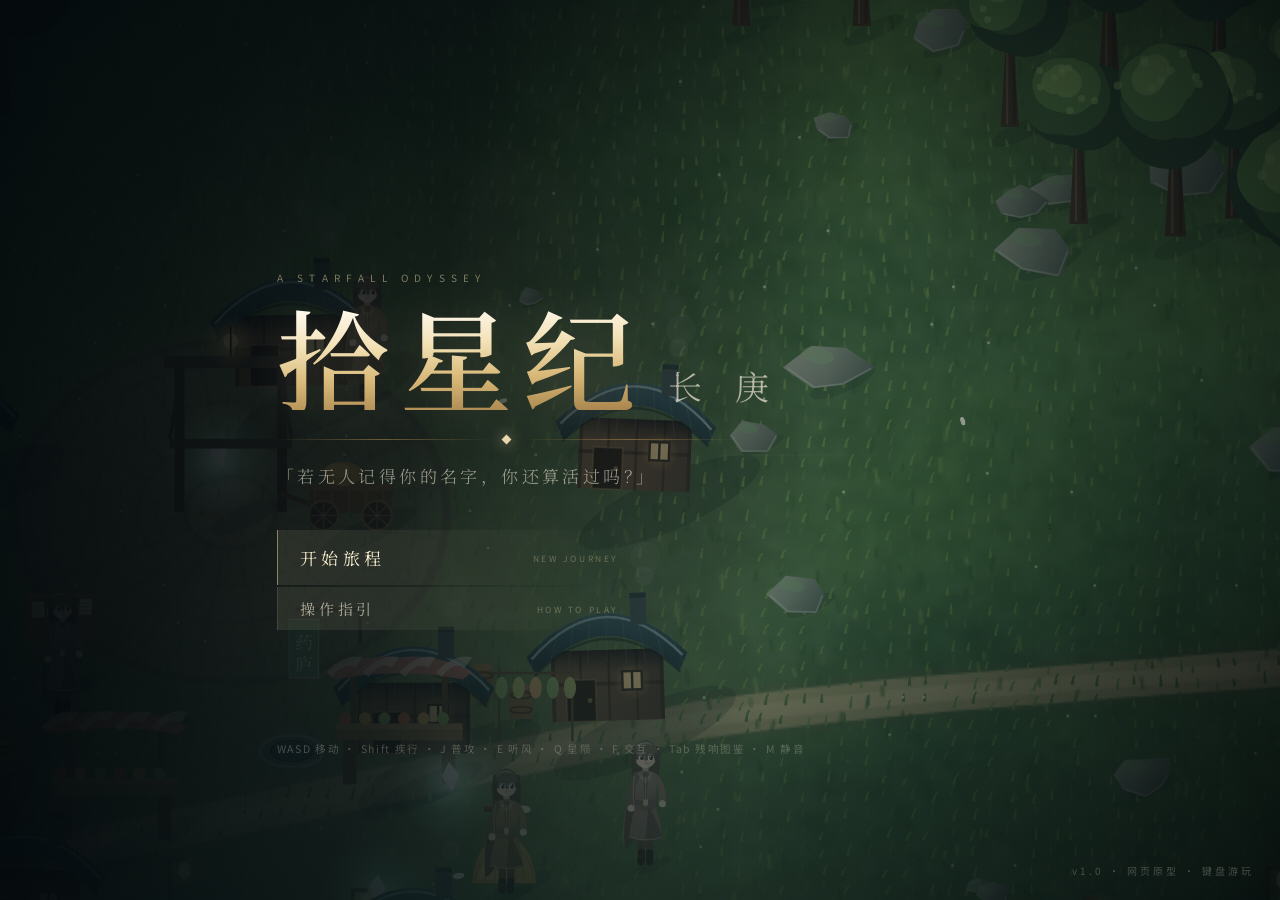
==== commit f772be37: "feat(mobile): 强制横屏 - 竖屏时整屏遮罩，提示旋转手机；关闭系统方向锁定的说明 - manifest orientation 改为 landscape，安装为 PWA 后系统层面锁定横" ====
--- a/index.html
+++ b/index.html
@@ -168,6 +168,17 @@
     </div>
   </div>
 
+  <!-- ============ 强制横屏闸门 ============ -->
+  <div id="rotateGate">
+    <div class="rg-inner">
+      <div class="rg-phone"><i></i></div>
+      <h3>请 横 屏 游 玩</h3>
+      <p>长庚的大陆是横向铺开的，竖屏会看不全。</p>
+      <p class="rg-sub">画面没有跟着转？请关闭系统的「方向锁定」。</p>
+      <button id="rgSkip" class="rg-skip">仍以竖屏继续</button>
+    </div>
+  </div>
+
   <!-- ============ 触屏控件 ============ -->
   <div id="touch" class="hidden">
     <div id="stickZone"></div>
--- a/css/style.css
+++ b/css/style.css
@@ -638,3 +638,56 @@
   box-shadow:0 0 0 2px rgba(18,12,6,.42), 0 0 20px rgba(233,215,171,.5), 0 4px 14px rgba(0,0,0,.55);
 }
 #stick.active i{box-shadow:0 0 0 2px rgba(18,12,6,.5), 0 0 26px rgba(150,240,225,.6), 0 4px 16px rgba(0,0,0,.6)}
+
+/* ============ 强制横屏闸门 ============ */
+#rotateGate{
+  position:absolute;inset:0;z-index:85;display:none;
+  align-items:center;justify-content:center;
+  background:
+    radial-gradient(circle at 50% 42%, rgba(18,44,46,.72), rgba(3,8,10,.96) 62%),
+    #05080a;
+  -webkit-backdrop-filter:blur(3px);backdrop-filter:blur(3px);
+  text-align:center;padding:0 10vw;
+  touch-action:none;
+}
+@media (orientation:portrait){
+  body.touch #rotateGate{display:flex}
+}
+body.touch.allow-portrait #rotateGate{display:none !important}
+
+.rg-inner{max-width:420px;animation:rgIn .5s ease-out both}
+@keyframes rgIn{from{opacity:0;transform:translateY(10px)}to{opacity:1;transform:none}}
+
+.rg-phone{
+  width:58px;height:96px;margin:0 auto 26px;
+  border:2px solid rgba(233,215,171,.75);border-radius:11px;
+  position:relative;
+  box-shadow:0 0 26px rgba(233,215,171,.18), inset 0 0 14px rgba(233,215,171,.10);
+  animation:rgTilt 2.6s cubic-bezier(.5,0,.5,1) infinite;
+  transform-origin:50% 50%;
+}
+.rg-phone i{
+  position:absolute;left:50%;bottom:7px;width:16px;height:2px;margin-left:-8px;
+  border-radius:2px;background:rgba(233,215,171,.65);
+}
+@keyframes rgTilt{
+  0%,28%{transform:rotate(0deg)}
+  52%,100%{transform:rotate(-90deg)}
+}
+#rotateGate h3{
+  font-family:var(--serif,serif);font-weight:500;
+  font-size:23px;letter-spacing:.26em;color:#f2e6c8;margin:0 0 16px;
+  text-indent:.26em;
+}
+#rotateGate p{
+  font-size:13px;line-height:1.9;color:rgba(206,224,220,.72);margin:0 0 6px;
+  letter-spacing:.03em;
+}
+#rotateGate .rg-sub{color:rgba(233,215,171,.56);font-size:12px;margin-bottom:26px}
+.rg-skip{
+  background:none;border:0;border-bottom:1px solid rgba(233,215,171,.28);
+  color:rgba(233,215,171,.5);font-size:11.5px;letter-spacing:.14em;
+  padding:4px 2px;cursor:pointer;font-family:var(--serif,serif);
+  -webkit-tap-highlight-color:transparent;
+}
+.rg-skip:active{color:rgba(233,215,171,.9)}
